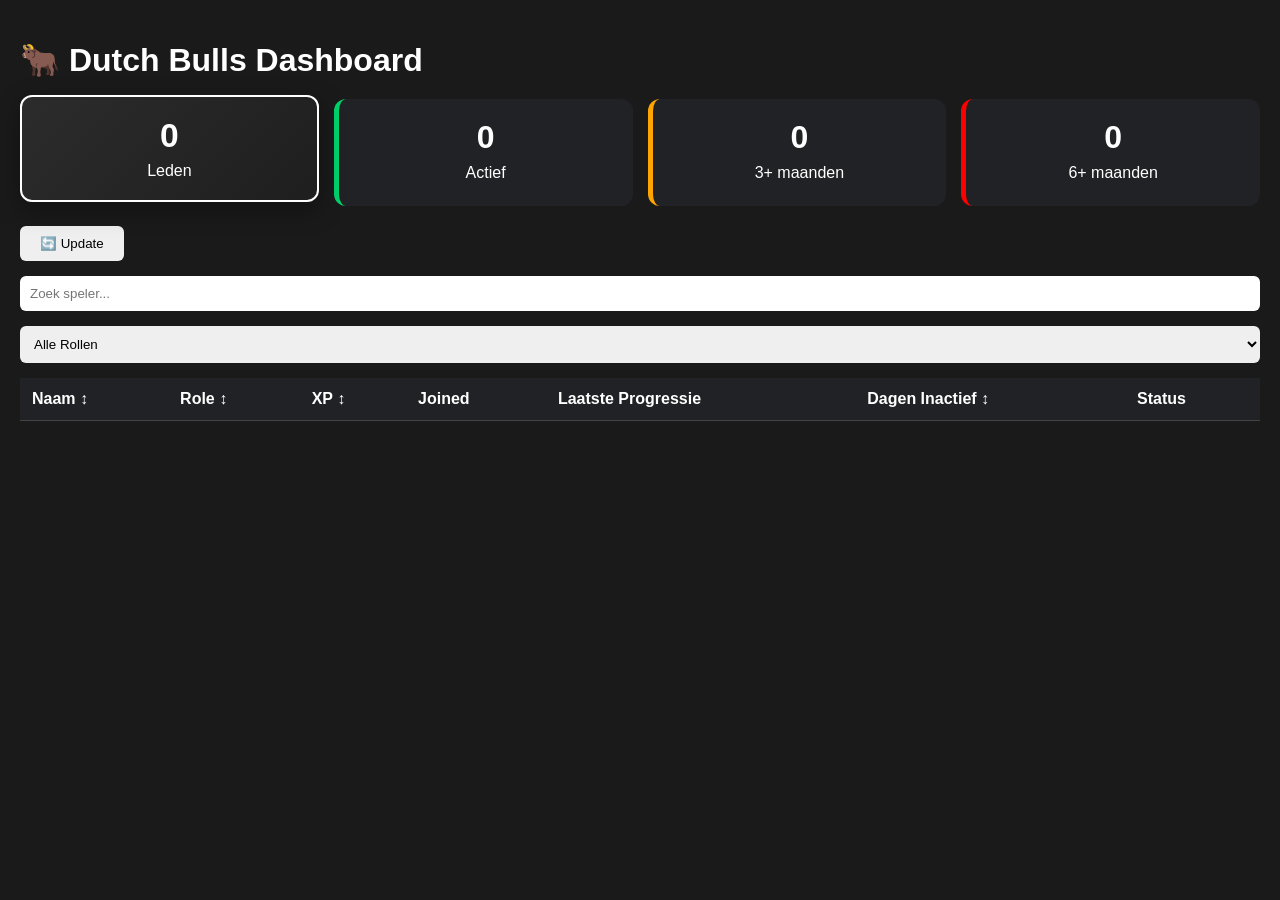
==== index.html @ cd71848c "Update index.html" ====
<!DOCTYPE html>
<html lang="nl">
<head>
    <meta charset="UTF-8">
    <meta name="viewport" content="width=device-width, initial-scale=1.0">
    <title>Dutch Bulls Dashboard</title>
    <link rel="stylesheet" href="style.css">
</head>
<body>

<div class="container">

    <h1>🐂 Dutch Bulls Dashboard</h1>

    <div class="stats">
        <div class="card" onclick="setCardFilter('all')">
    <h2 id="members">0</h2>
    <p>Leden</p>
</div>

<div class="card green" onclick="setCardFilter('active')">
    <h2 id="active">0</h2>
    <p>Actief</p>
</div>

<div class="card orange" onclick="setCardFilter('warning')">
    <h2 id="warning">0</h2>
    <p>3+ maanden</p>
</div>

<div class="card red" onclick="setCardFilter('inactive')">
    <h2 id="inactive">0</h2>
    <p>6+ maanden</p>
</div>
    </div>

    <button onclick="loadMembers()">🔄 Update</button>

</div>
    <input
        type="text"
        id="search"
        placeholder="Zoek speler..."
        onkeyup="filterTable()"
    >
    
    <select id="roleFilter" onchange="filterTable()">
    <option value="">Alle Rollen</option>
    </select>
    
    <table>
        <thead>
            <tr>
                <th onclick="sortTable('name')">Naam ↕</th>
                <th onclick="sortTable('role')">Role ↕</th>
                <th onclick="sortTable('xp')">XP ↕</th>
                <th>Joined</th>
                <th>Laatste Progressie</th>
                <th onclick="sortTable('days')">Dagen Inactief ↕</th>
                <th>Status</th>
            </tr>
        </thead>

        <tbody id="membersTable"></tbody>
    </table>

</div>

<script src="app.js"></script>

</body>
</html>
---- style.css ----
*{
    box-sizing:border-box;
}

body{
    font-family:Arial,sans-serif;
    background:#1a1a1a;
    color:white;
    margin:0;
    padding:20px;
}

.container{
    width:100%;
    max-width:1400px;
    margin:auto;
}

h1{
    margin-bottom:20px;
}

/* Stat cards */

.stats{
    display:grid;
    grid-template-columns:repeat(4,1fr);
    gap:15px;
    margin-bottom:20px;
}

.card{
    background:#202225;
    border-radius:12px;
    padding:20px;
    text-align:center;
    min-height:85px;
    transition:.2s;
}
.card h2{
    margin:0;
    font-size:32px;
}

.card p{
    margin-top:8px;
    margin-bottom:0;
}


.card:hover{
    transform:translateY(-2px);
}

.green{
    border-left:5px solid #00d26a;
}

.orange{
    border-left:5px solid orange;
}

.red{
    border-left:5px solid red;
}

/* Controls */

button{
    padding:10px 20px;
    margin-bottom:15px;
    cursor:pointer;
    border:none;
    border-radius:6px;
}

button:hover{
    opacity:0.9;
}

input,
select{
    width:100%;
    padding:10px;
    margin-bottom:15px;
    border:none;
    border-radius:6px;
}

/* Table */

table{
    width:100%;
    border-collapse:collapse;
}

thead{
    position:sticky;
    top:0;
    background:#202225;
}

th,
td{
    padding:12px;
    border-bottom:1px solid #444;
}

th{
    text-align:left;
}

tr:hover{
    background:rgba(255,255,255,.05);
}

/* Activity colours */

.active{
    background:rgba(0,210,106,.15);
}

.warning{
    background:rgba(255,165,0,.20);
}

.inactive{
    background:rgba(255,0,0,.30);
}

/* Mobile */

@media (max-width:900px){

    .stats{
        grid-template-columns:repeat(2,1fr);
    }

    body{
        padding:10px;
    }

    table{
        font-size:14px;
    }
}

@media (max-width:600px){

    .stats{
        grid-template-columns:1fr;
    }

    table{
        display:block;
        overflow-x:auto;
        white-space:nowrap;
    }

    th,
    td{
        padding:8px;
    }

    h1{
        font-size:1.4rem;
    }
}

.selected{
    transform: translateY(-4px);
    box-shadow: 0 8px 25px rgba(0,0,0,.35);
    border: 2px solid #ffffff;
    background: linear-gradient(
        135deg,
        rgba(255,255,255,.08),
        rgba(255,255,255,.02)
    );
}

.card.green.selected{
    box-shadow:0 0 20px rgba(0,210,106,.35);
}

.card.orange.selected{
    box-shadow:0 0 20px rgba(255,165,0,.35);
}

.card.red.selected{
    box-shadow:0 0 20px rgba(255,0,0,.35);
}

.card.selected h2{
    transform:scale(1.05);
}

.filters{
    display:flex;
    gap:10px;
    margin:15px 0;
}

.filter-btn{
    border:none;
    padding:12px 18px;
    border-radius:8px;
    background:#2c2c2c;
    color:white;
    cursor:pointer;
    transition:0.2s;
}

.filter-btn:hover{
    opacity:.9;
}

.active-all{
    background:#1976d2;
}

.active-green{
    background:#00c853;
}

.active-orange{
    background:#ff9800;
}

.active-red{
    background:#d50000;
}

.clickable{
    cursor:pointer;
    transition:0.2s;
}

.clickable:hover{
    transform:translateY(-2px);
}

.selected-green{
    background:#00c853;
    box-shadow:0 0 20px rgba(0,200,83,.4);
}

.selected-orange{
    background:#ff9800;
    box-shadow:0 0 20px rgba(255,152,0,.4);
}

.selected-red{
    background:#d50000;
    box-shadow:0 0 20px rgba(213,0,0,.4);
}

.selected-all{
    background:#1976d2;
    box-shadow:0 0 20px rgba(25,118,210,.4);
}
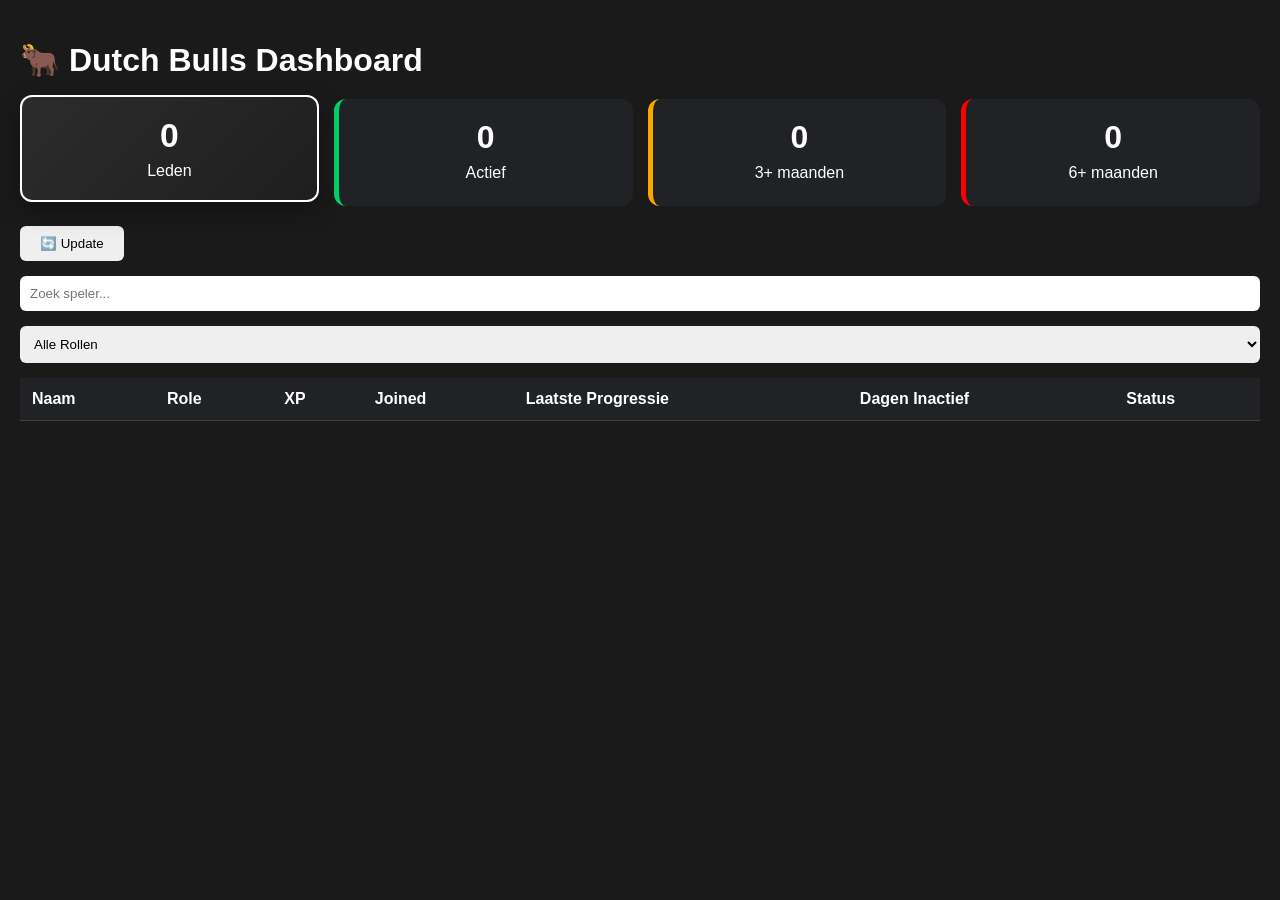
==== commit 0d46e972: "Update index.html" ====
--- a/index.html
+++ b/index.html
@@ -51,12 +51,12 @@
     <table>
         <thead>
             <tr>
-                <th onclick="sortTable('name')">Naam ↕</th>
-                <th onclick="sortTable('role')">Role ↕</th>
-                <th onclick="sortTable('xp')">XP ↕</th>
+               <th id="sort-name" onclick="sortTable('name')">Naam</th>
+                <th id="sort-role" onclick="sortTable('role')">Role</th>
+                <th id="sort-xp" onclick="sortTable('xp')">XP</th>
                 <th>Joined</th>
                 <th>Laatste Progressie</th>
-                <th onclick="sortTable('days')">Dagen Inactief ↕</th>
+                <th id="sort-days" onclick="sortTable('days')">Dagen Inactief</th>
                 <th>Status</th>
             </tr>
         </thead>
--- a/style.css
+++ b/style.css
@@ -108,6 +108,16 @@
 
 th{
     text-align:left;
+    cursor:pointer;
+    user-select:none;
+    transition:all .2s ease;
+    position:relative;
+}
+
+th:hover{
+    background:rgba(255,255,255,.08);
+    color:#00d26a;
+    padding-left:16px;
 }
 
 tr:hover{
@@ -258,3 +268,9 @@
     background:#1976d2;
     box-shadow:0 0 20px rgba(25,118,210,.4);
 }
+
+th[onclick]{
+    cursor:pointer;
+    user-select:none;
+    transition:all .2s ease;
+}
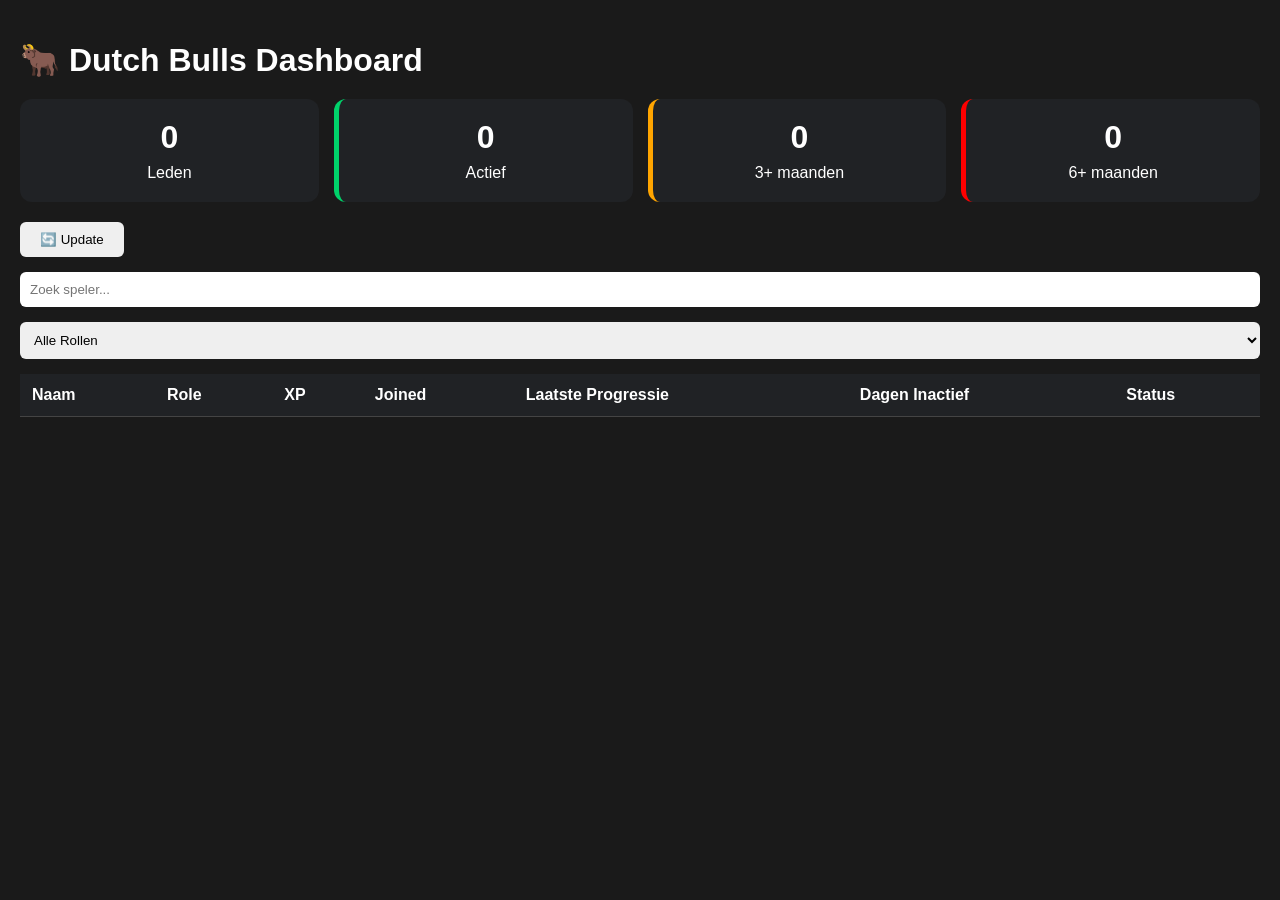
==== commit fe064d4a: "Update index.html" ====
--- a/index.html
+++ b/index.html
@@ -36,7 +36,6 @@
 
     <button onclick="loadMembers()">🔄 Update</button>
 
-</div>
     <input
         type="text"
         id="search"
--- a/style.css
+++ b/style.css
@@ -274,3 +274,22 @@
     user-select:none;
     transition:all .2s ease;
 }
+
+th{
+    text-align:left;
+    cursor:pointer;
+    user-select:none;
+    transition:all .2s ease;
+}
+
+th:hover{
+    background:rgba(255,255,255,.08);
+    color:#00d26a;
+}
+th[id^="sort-"]{
+    position:relative;
+}
+
+th[id^="sort-"]:hover{
+    padding-left:16px;
+}
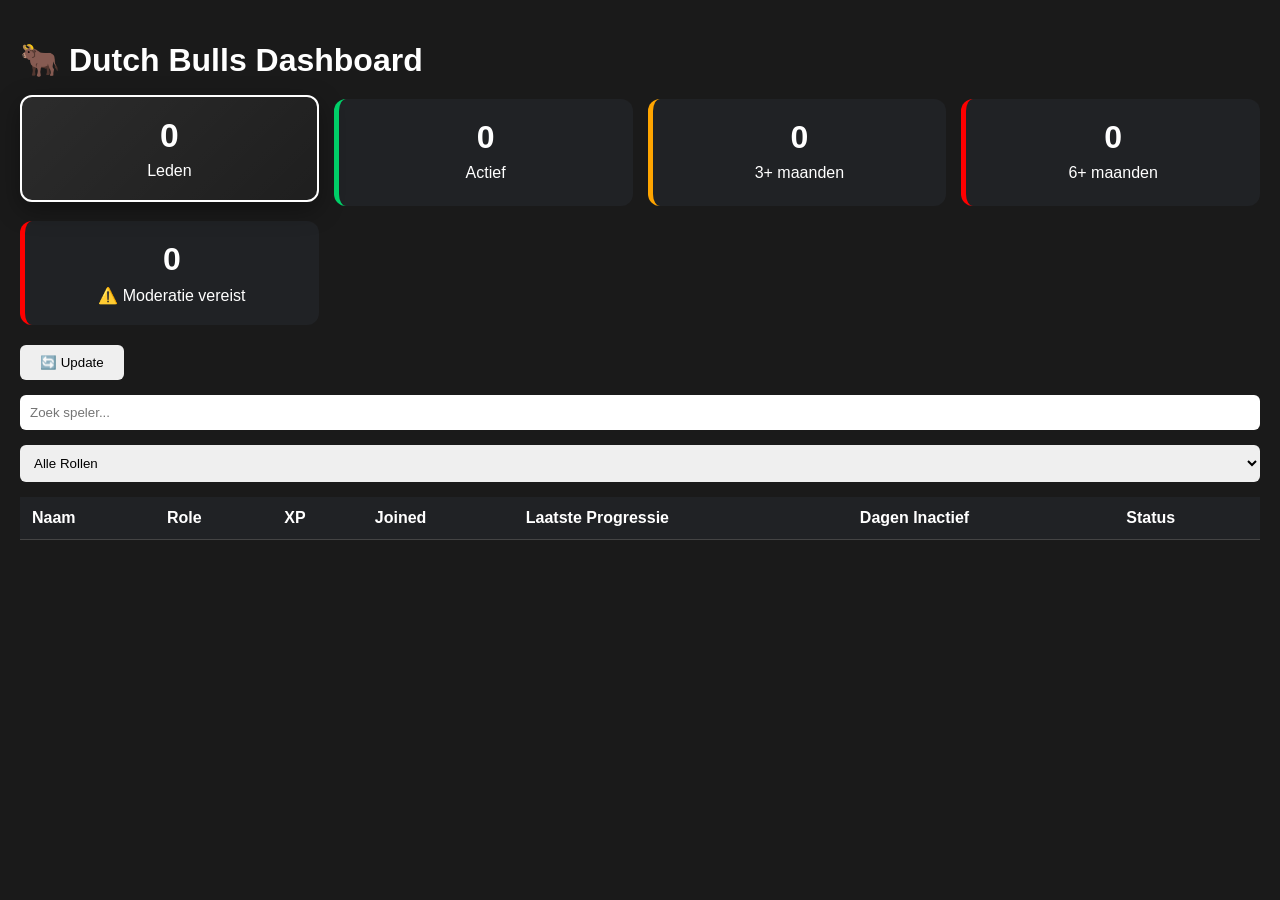
==== commit 93d89b04: "V1.6.1 Added a new card for moderation status with a warning icon." ====
--- a/index.html
+++ b/index.html
@@ -32,6 +32,13 @@
     <h2 id="inactive">0</h2>
     <p>6+ maanden</p>
 </div>
+
+<div class="card red"
+     onclick="setCardFilter('moderation')">
+    <h2 id="moderation">0</h2>
+    <p>⚠️ Moderatie vereist</p>
+</div>
+        
     </div>
 
     <button onclick="loadMembers()">🔄 Update</button>
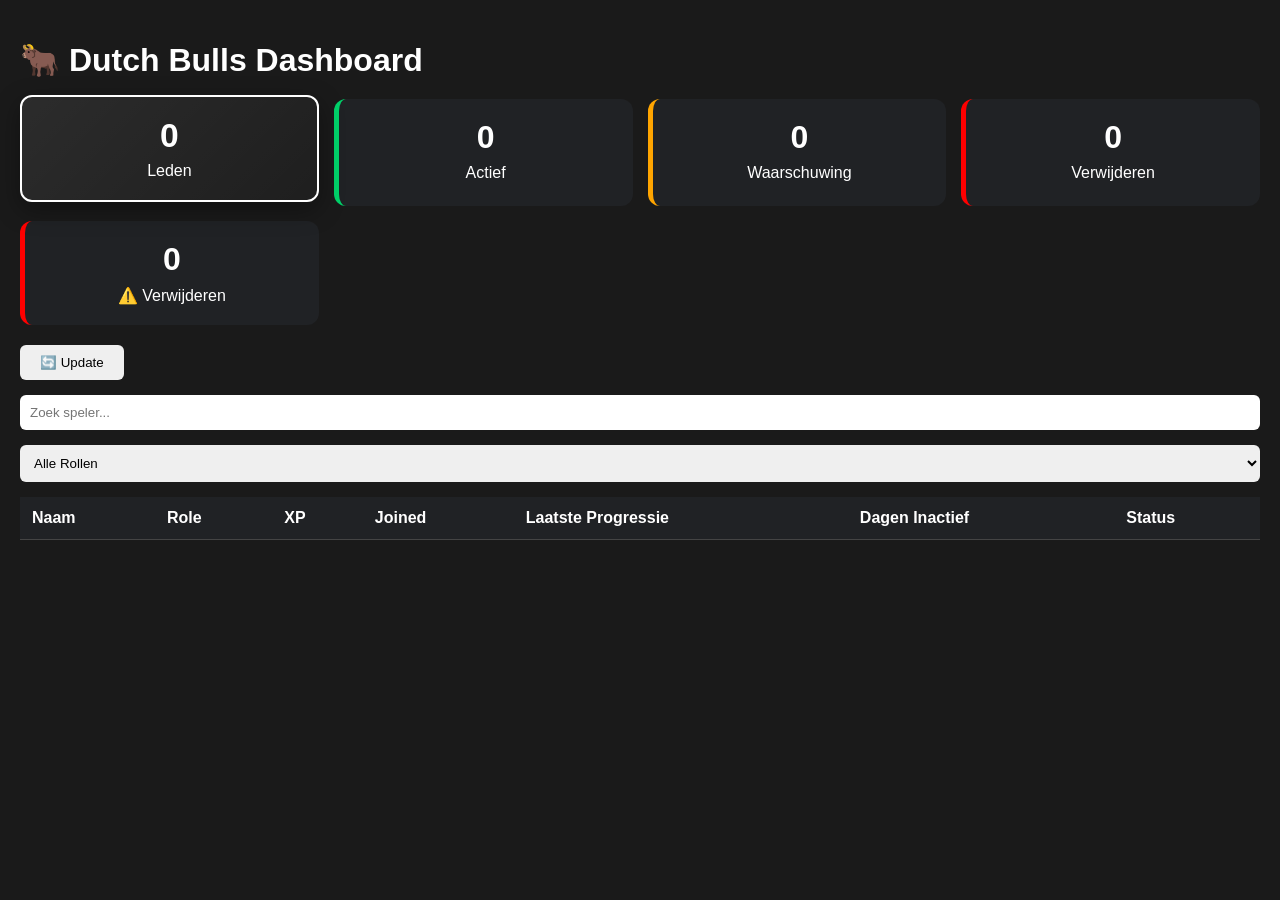
==== commit e0342afb: "V1.6.1 Updated warning and inactive card messages for clarity." ====
--- a/index.html
+++ b/index.html
@@ -25,18 +25,18 @@
 
 <div class="card orange" onclick="setCardFilter('warning')">
     <h2 id="warning">0</h2>
-    <p>3+ maanden</p>
+    <p>Waarschuwing</p>
 </div>
 
 <div class="card red" onclick="setCardFilter('inactive')">
     <h2 id="inactive">0</h2>
-    <p>6+ maanden</p>
+    <p>Verwijderen</p>
 </div>
 
 <div class="card red"
      onclick="setCardFilter('moderation')">
     <h2 id="moderation">0</h2>
-    <p>⚠️ Moderatie vereist</p>
+    <p>⚠️ Verwijderen</p>
 </div>
         
     </div>
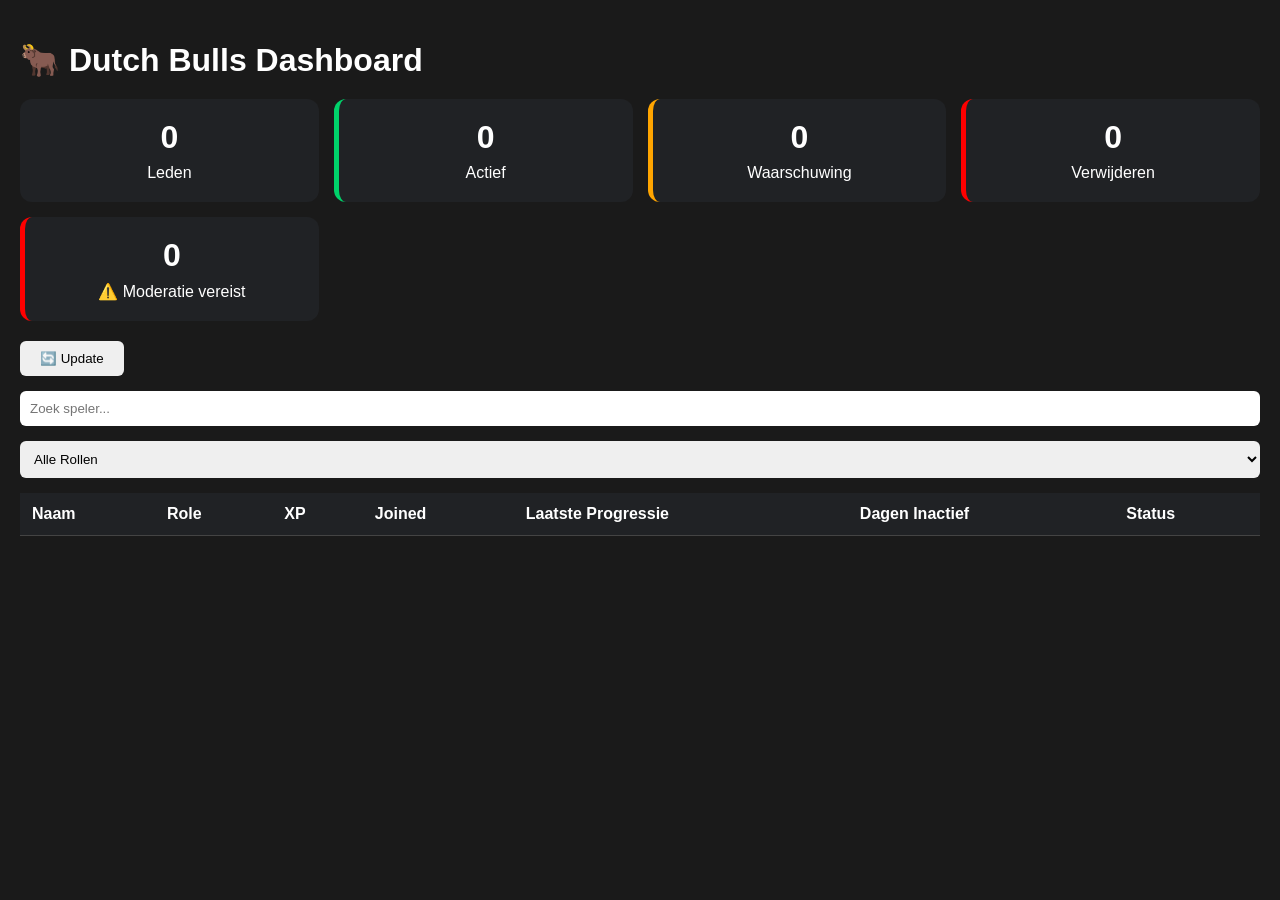
==== commit 6781fbc8: "V1.6.1" ====
--- a/index.html
+++ b/index.html
@@ -1,78 +1,106 @@
 <!DOCTYPE html>
 <html lang="nl">
+
 <head>
     <meta charset="UTF-8">
     <meta name="viewport" content="width=device-width, initial-scale=1.0">
     <title>Dutch Bulls Dashboard</title>
     <link rel="stylesheet" href="style.css">
 </head>
+
 <body>
 
-<div class="container">
+    <div class="container">
 
-    <h1>🐂 Dutch Bulls Dashboard</h1>
+        <h1>🐂 Dutch Bulls Dashboard</h1>
 
-    <div class="stats">
-        <div class="card" onclick="setCardFilter('all')">
-    <h2 id="members">0</h2>
-    <p>Leden</p>
-</div>
+        <div class="stats">
 
-<div class="card green" onclick="setCardFilter('active')">
-    <h2 id="active">0</h2>
-    <p>Actief</p>
-</div>
+            <div class="card" onclick="setCardFilter('all')">
+                <h2 id="members">0</h2>
+                <p>Leden</p>
+            </div>
 
-<div class="card orange" onclick="setCardFilter('warning')">
-    <h2 id="warning">0</h2>
-    <p>Waarschuwing</p>
-</div>
+            <div class="card green" onclick="setCardFilter('active')">
+                <h2 id="active">0</h2>
+                <p>Actief</p>
+            </div>
 
-<div class="card red" onclick="setCardFilter('inactive')">
-    <h2 id="inactive">0</h2>
-    <p>Verwijderen</p>
-</div>
+            <div class="card orange" onclick="setCardFilter('warning')">
+                <h2 id="warning">0</h2>
+                <p>Waarschuwing</p>
+            </div>
 
-<div class="card red"
-     onclick="setCardFilter('moderation')">
-    <h2 id="moderation">0</h2>
-    <p>⚠️ Verwijderen</p>
-</div>
-        
+            <div class="card red" onclick="setCardFilter('inactive')">
+                <h2 id="inactive">0</h2>
+                <p>Verwijderen</p>
+            </div>
+
+            <div class="card red" onclick="setCardFilter('moderation')">
+                <h2 id="moderation">0</h2>
+                <p>⚠️ Moderatie vereist</p>
+            </div>
+
+        </div>
+
+        <button onclick="loadMembers()">
+            🔄 Update
+        </button>
+
+        <input
+            type="text"
+            id="search"
+            placeholder="Zoek speler..."
+            onkeyup="filterTable()"
+        >
+
+        <select id="roleFilter" onchange="filterTable()">
+            <option value="">Alle Rollen</option>
+        </select>
+
+        <table>
+
+            <thead>
+                <tr>
+                    <th id="sort-name" onclick="sortTable('name')">
+                        Naam
+                    </th>
+
+                    <th id="sort-role" onclick="sortTable('role')">
+                        Role
+                    </th>
+
+                    <th id="sort-xp" onclick="sortTable('xp')">
+                        XP
+                    </th>
+
+                    <th>
+                        Joined
+                    </th>
+
+                    <th>
+                        Laatste Progressie
+                    </th>
+
+                    <th id="sort-days" onclick="sortTable('days')">
+                        Dagen Inactief
+                    </th>
+
+                    <th>
+                        Status
+                    </th>
+                </tr>
+            </thead>
+
+            <tbody id="membersTable">
+            </tbody>
+
+        </table>
+
     </div>
 
-    <button onclick="loadMembers()">🔄 Update</button>
-
-    <input
-        type="text"
-        id="search"
-        placeholder="Zoek speler..."
-        onkeyup="filterTable()"
-    >
-    
-    <select id="roleFilter" onchange="filterTable()">
-    <option value="">Alle Rollen</option>
-    </select>
-    
-    <table>
-        <thead>
-            <tr>
-               <th id="sort-name" onclick="sortTable('name')">Naam</th>
-                <th id="sort-role" onclick="sortTable('role')">Role</th>
-                <th id="sort-xp" onclick="sortTable('xp')">XP</th>
-                <th>Joined</th>
-                <th>Laatste Progressie</th>
-                <th id="sort-days" onclick="sortTable('days')">Dagen Inactief</th>
-                <th>Status</th>
-            </tr>
-        </thead>
-
-        <tbody id="membersTable"></tbody>
-    </table>
-
-</div>
-
-<script src="app.js"></script>
+    <script src="app.js"></script>
 
 </body>
+
 </html>
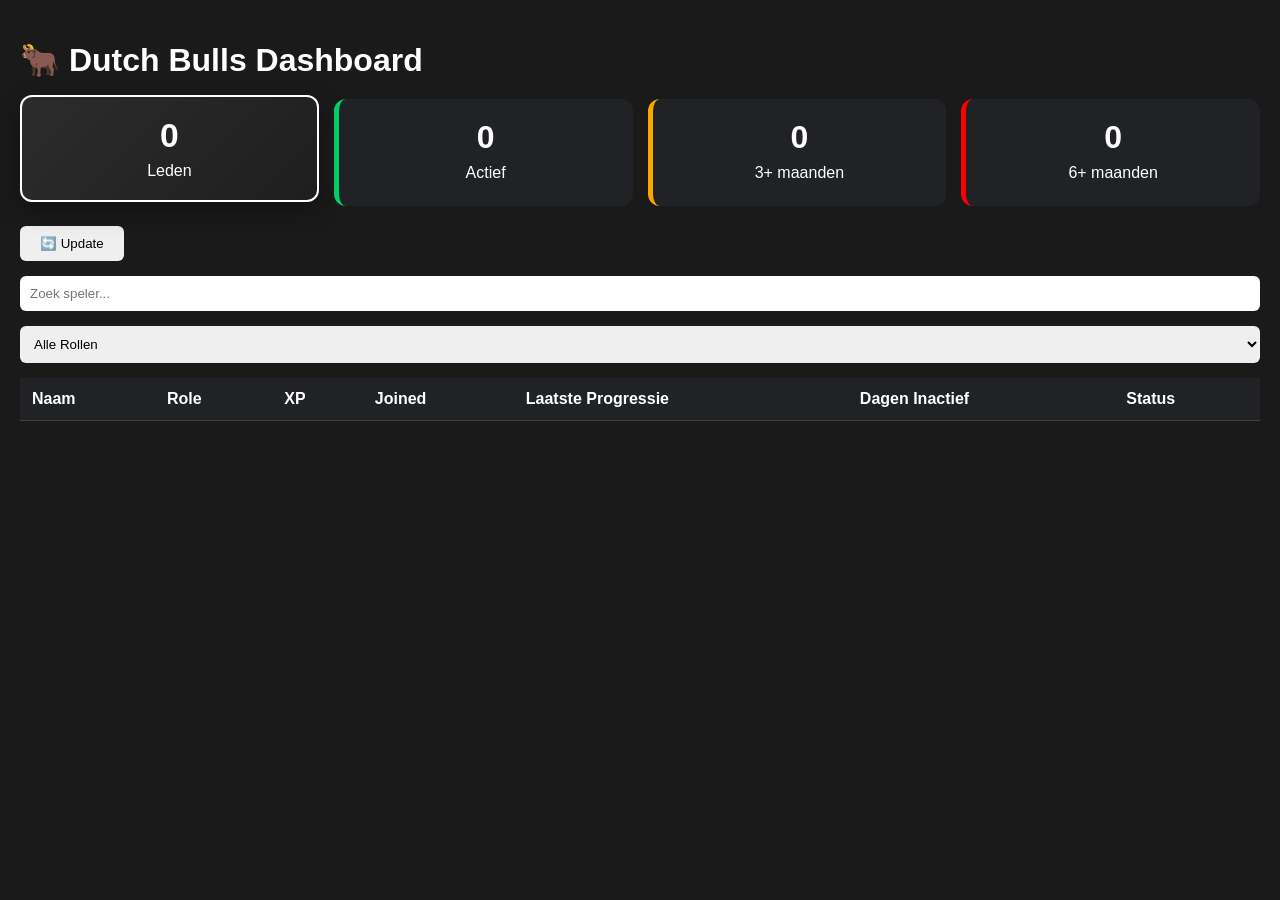
==== commit 06ab962e: "V1.6.1" ====
--- a/index.html
+++ b/index.html
@@ -1,106 +1,71 @@
 <!DOCTYPE html>
 <html lang="nl">
-
 <head>
     <meta charset="UTF-8">
     <meta name="viewport" content="width=device-width, initial-scale=1.0">
     <title>Dutch Bulls Dashboard</title>
     <link rel="stylesheet" href="style.css">
 </head>
-
 <body>
 
-    <div class="container">
+<div class="container">
 
-        <h1>🐂 Dutch Bulls Dashboard</h1>
+    <h1>🐂 Dutch Bulls Dashboard</h1>
 
-        <div class="stats">
+    <div class="stats">
+        <div class="card" onclick="setCardFilter('all')">
+    <h2 id="members">0</h2>
+    <p>Leden</p>
+</div>
 
-            <div class="card" onclick="setCardFilter('all')">
-                <h2 id="members">0</h2>
-                <p>Leden</p>
-            </div>
+<div class="card green" onclick="setCardFilter('active')">
+    <h2 id="active">0</h2>
+    <p>Actief</p>
+</div>
 
-            <div class="card green" onclick="setCardFilter('active')">
-                <h2 id="active">0</h2>
-                <p>Actief</p>
-            </div>
+<div class="card orange" onclick="setCardFilter('warning')">
+    <h2 id="warning">0</h2>
+    <p>3+ maanden</p>
+</div>
 
-            <div class="card orange" onclick="setCardFilter('warning')">
-                <h2 id="warning">0</h2>
-                <p>Waarschuwing</p>
-            </div>
-
-            <div class="card red" onclick="setCardFilter('inactive')">
-                <h2 id="inactive">0</h2>
-                <p>Verwijderen</p>
-            </div>
-
-            <div class="card red" onclick="setCardFilter('moderation')">
-                <h2 id="moderation">0</h2>
-                <p>⚠️ Moderatie vereist</p>
-            </div>
-
-        </div>
-
-        <button onclick="loadMembers()">
-            🔄 Update
-        </button>
-
-        <input
-            type="text"
-            id="search"
-            placeholder="Zoek speler..."
-            onkeyup="filterTable()"
-        >
-
-        <select id="roleFilter" onchange="filterTable()">
-            <option value="">Alle Rollen</option>
-        </select>
-
-        <table>
-
-            <thead>
-                <tr>
-                    <th id="sort-name" onclick="sortTable('name')">
-                        Naam
-                    </th>
-
-                    <th id="sort-role" onclick="sortTable('role')">
-                        Role
-                    </th>
-
-                    <th id="sort-xp" onclick="sortTable('xp')">
-                        XP
-                    </th>
-
-                    <th>
-                        Joined
-                    </th>
-
-                    <th>
-                        Laatste Progressie
-                    </th>
-
-                    <th id="sort-days" onclick="sortTable('days')">
-                        Dagen Inactief
-                    </th>
-
-                    <th>
-                        Status
-                    </th>
-                </tr>
-            </thead>
-
-            <tbody id="membersTable">
-            </tbody>
-
-        </table>
-
+<div class="card red" onclick="setCardFilter('inactive')">
+    <h2 id="inactive">0</h2>
+    <p>6+ maanden</p>
+</div>
     </div>
 
-    <script src="app.js"></script>
+    <button onclick="loadMembers()">🔄 Update</button>
+
+    <input
+        type="text"
+        id="search"
+        placeholder="Zoek speler..."
+        onkeyup="filterTable()"
+    >
+    
+    <select id="roleFilter" onchange="filterTable()">
+    <option value="">Alle Rollen</option>
+    </select>
+    
+    <table>
+        <thead>
+            <tr>
+               <th id="sort-name" onclick="sortTable('name')">Naam</th>
+                <th id="sort-role" onclick="sortTable('role')">Role</th>
+                <th id="sort-xp" onclick="sortTable('xp')">XP</th>
+                <th>Joined</th>
+                <th>Laatste Progressie</th>
+                <th id="sort-days" onclick="sortTable('days')">Dagen Inactief</th>
+                <th>Status</th>
+            </tr>
+        </thead>
+
+        <tbody id="membersTable"></tbody>
+    </table>
+
+</div>
+
+<script src="app.js"></script>
 
 </body>
-
 </html>
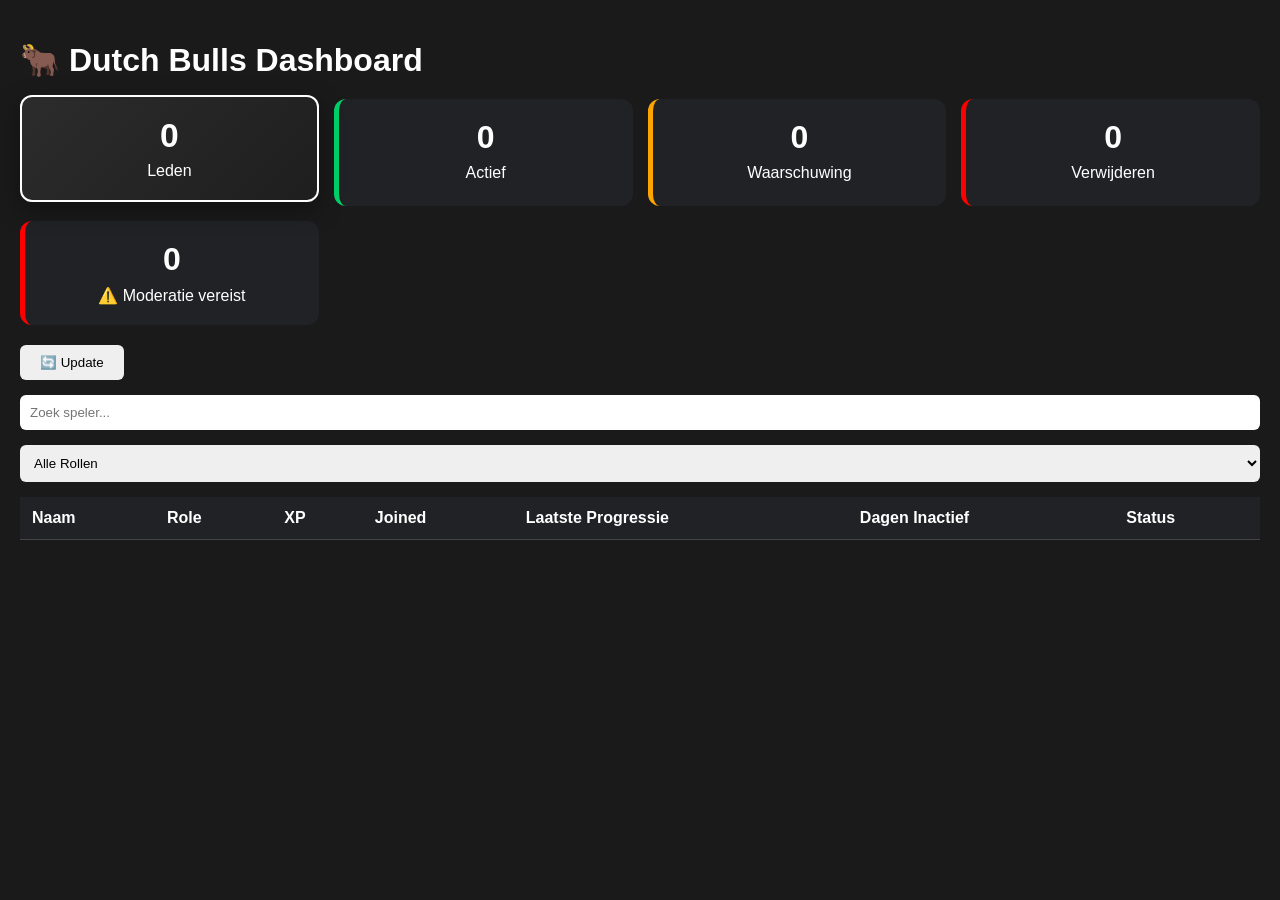
==== commit 49630d4b: "V1.6.1" ====
--- a/index.html
+++ b/index.html
@@ -13,26 +13,33 @@
     <h1>🐂 Dutch Bulls Dashboard</h1>
 
     <div class="stats">
-        <div class="card" onclick="setCardFilter('all')">
-    <h2 id="members">0</h2>
-    <p>Leden</p>
+
+    <div class="card" onclick="setCardFilter('all')">
+        <h2 id="members">0</h2>
+        <p>Leden</p>
+    </div>
+
+    <div class="card green" onclick="setCardFilter('active')">
+        <h2 id="active">0</h2>
+        <p>Actief</p>
+    </div>
+
+    <div class="card orange" onclick="setCardFilter('warning')">
+        <h2 id="warning">0</h2>
+        <p>Waarschuwing</p>
+    </div>
+
+    <div class="card red" onclick="setCardFilter('inactive')">
+        <h2 id="inactive">0</h2>
+        <p>Verwijderen</p>
+    </div>
+
+    <div class="card red" onclick="setCardFilter('moderation')">
+        <h2 id="moderation">0</h2>
+        <p>⚠️ Moderatie vereist</p>
+    </div>
+
 </div>
-
-<div class="card green" onclick="setCardFilter('active')">
-    <h2 id="active">0</h2>
-    <p>Actief</p>
-</div>
-
-<div class="card orange" onclick="setCardFilter('warning')">
-    <h2 id="warning">0</h2>
-    <p>3+ maanden</p>
-</div>
-
-<div class="card red" onclick="setCardFilter('inactive')">
-    <h2 id="inactive">0</h2>
-    <p>6+ maanden</p>
-</div>
-    </div>
 
     <button onclick="loadMembers()">🔄 Update</button>
 
